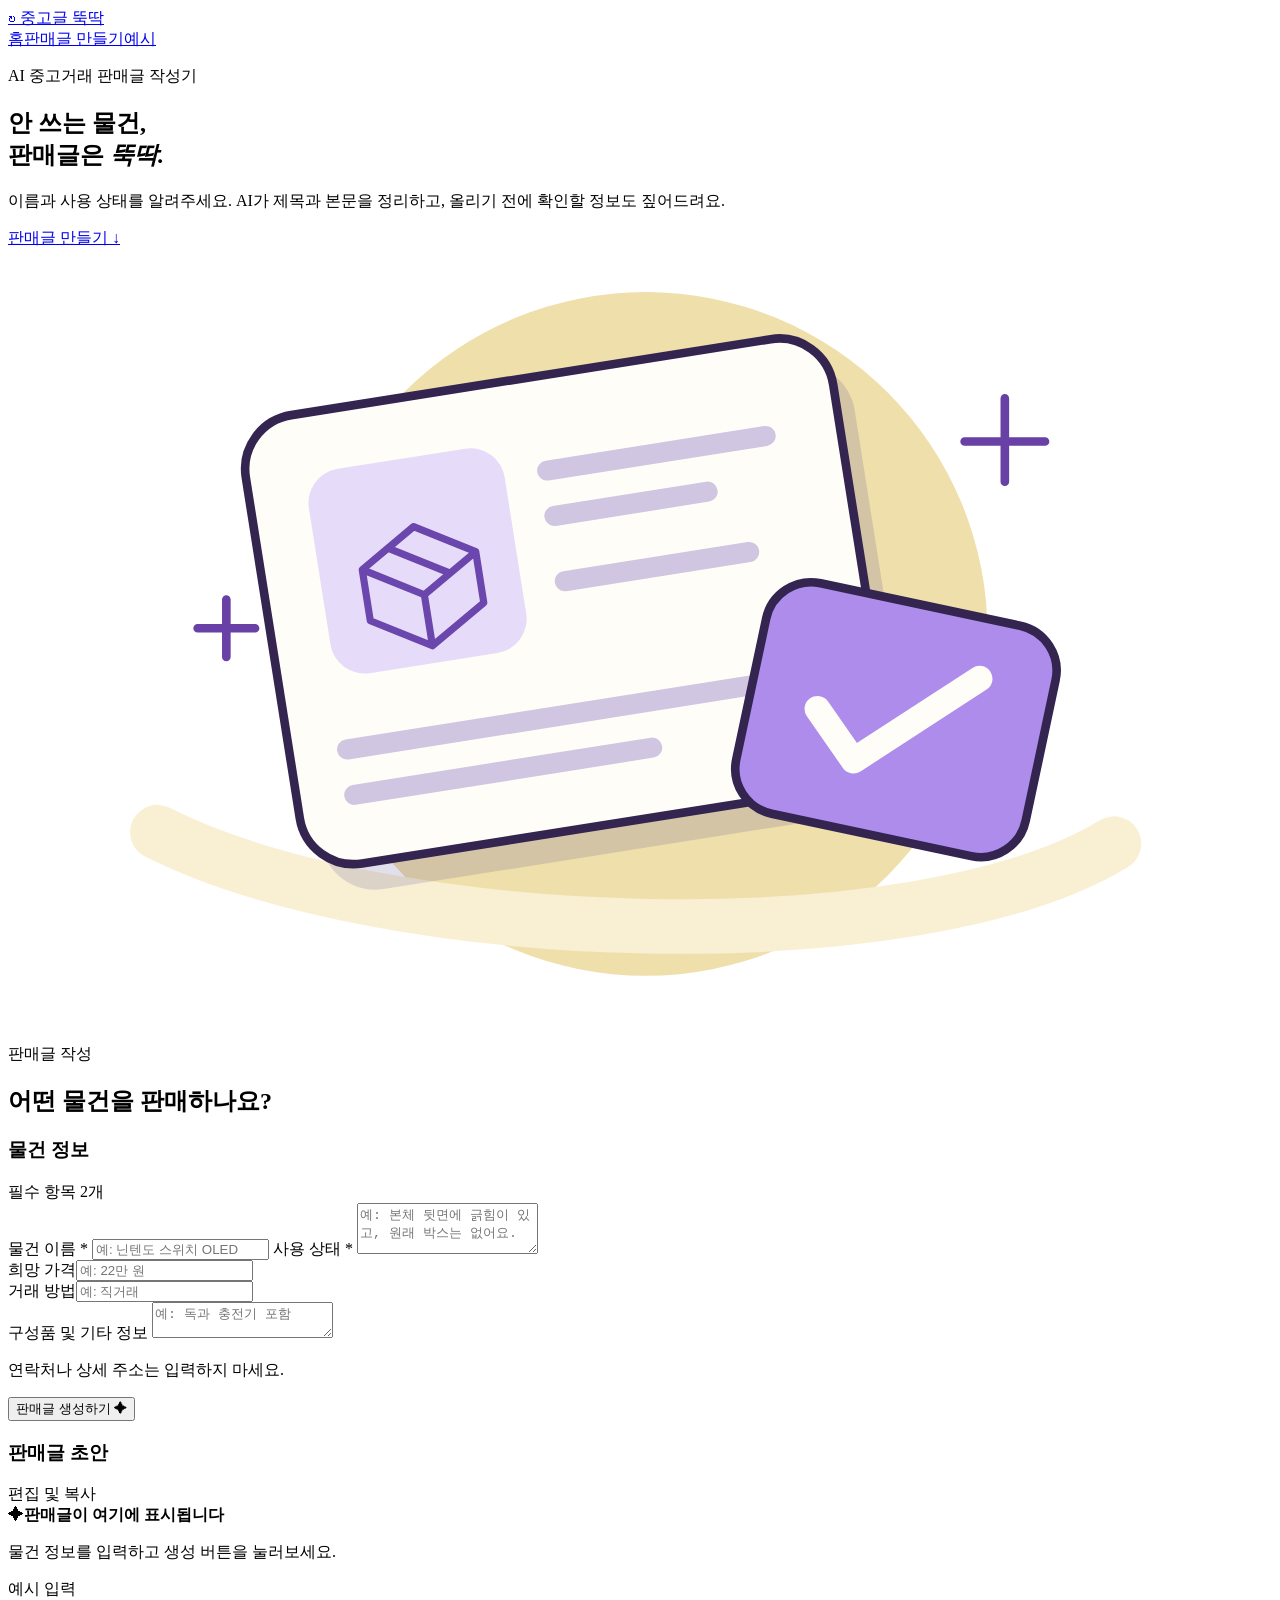
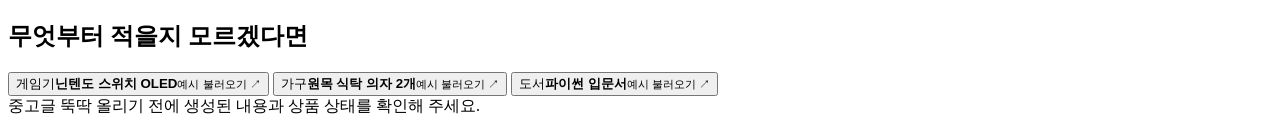
==== public/index.html @ 51251373 "Build AI secondhand listing web app" ====
<!doctype html>
<html lang="ko">
<head>
  <meta charset="utf-8">
  <meta name="viewport" content="width=device-width, initial-scale=1">
  <meta name="description" content="중고 물건의 정보를 입력하고 판매글 제목과 본문을 작성하세요.">
  <title>중고글 뚝딱 — AI 판매글 작성기</title>
  <link rel="stylesheet" href="/css/style.css">
  <script src="/js/app.js" defer></script>
</head>
<body>
  <header class="site-header">
    <div class="wrap header-inner">
      <a class="brand" href="#home"><span aria-hidden="true">↻</span> 중고글 뚝딱</a>
      <nav aria-label="주 메뉴">
        <a href="#home">홈</a><a href="#write">판매글 만들기</a><a href="#examples">예시</a>
      </nav>
    </div>
  </header>
  <main class="wrap">
    <section id="home" class="hero" aria-labelledby="intro">
      <div>
        <p class="eyebrow">AI 중고거래 판매글 작성기</p>
        <h1 id="intro">안 쓰는 물건,<br>판매글은 <em>뚝딱.</em></h1>
        <p class="lead">이름과 사용 상태를 알려주세요. AI가 제목과 본문을 정리하고, 올리기 전에 확인할 정보도 짚어드려요.</p>
        <a class="button" href="#write">판매글 만들기 <span aria-hidden="true">↓</span></a>
      </div>
      <div class="hero-art" aria-hidden="true">
        <svg viewBox="0 0 440 270" fill="none">
          <circle cx="222" cy="134" r="119" fill="#efdfab"/>
          <path d="M52 203c79 40 264 46 333 4" stroke="#f9f0d4" stroke-width="19" stroke-linecap="round"/>
          <g transform="rotate(-9 200 142)">
            <rect x="100" y="53" width="207" height="158" rx="19" fill="#493788" opacity=".16"/>
            <rect x="94" y="43" width="207" height="158" rx="19" fill="#fffdf7" stroke="#332450" stroke-width="3"/>
            <rect x="114" y="64" width="69" height="72" rx="12" fill="#e6dcfa"/>
            <path d="m129 100 20-12 20 12v18l-20 12-20-12v-18Zm0 0 20 12 20-12m-20 12v18m-10-36 20 12" stroke="#6b46ac" stroke-width="2.5" stroke-linejoin="round"/>
            <path d="M198 76h77m-77 16h54m-54 23h65m-149 46h151m-151 16h105" stroke="#d0c6e2" stroke-width="7" stroke-linecap="round"/>
          </g>
          <g transform="rotate(12 310 162)">
            <rect x="258" y="123" width="103" height="82" rx="16" fill="#ad8cec" stroke="#332450" stroke-width="3"/>
            <path d="m282 166 16 15 37-37" stroke="#fffdf7" stroke-width="9" stroke-linecap="round" stroke-linejoin="round"/>
          </g>
          <path d="M347 52v29m-14-14h28M76 122v20m-10-10h20" stroke="#6940a5" stroke-width="3" stroke-linecap="round"/>
        </svg>
      </div>
    </section>
    <section id="write" aria-labelledby="write-title">
      <div class="section-heading"><p class="eyebrow">판매글 작성</p><h2 id="write-title">어떤 물건을 판매하나요?</h2></div>
      <div class="workspace">
        <form id="listing-form" class="panel" novalidate>
          <div class="panel-head"><h3>물건 정보</h3><span>필수 항목 2개</span></div>
          <label for="item">물건 이름 <span class="required">*</span></label>
          <input id="item" name="item" required maxlength="80" placeholder="예: 닌텐도 스위치 OLED">
          <label for="condition">사용 상태 <span class="required">*</span></label>
          <textarea id="condition" name="condition" required maxlength="500" rows="3" placeholder="예: 본체 뒷면에 긁힘이 있고, 원래 박스는 없어요."></textarea>
          <div class="form-row">
            <div><label for="price">희망 가격</label><input id="price" name="price" maxlength="30" placeholder="예: 22만 원"></div>
            <div><label for="delivery">거래 방법</label><input id="delivery" name="delivery" maxlength="80" placeholder="예: 직거래"></div>
          </div>
          <label for="details">구성품 및 기타 정보</label>
          <textarea id="details" name="details" maxlength="500" rows="2" placeholder="예: 독과 충전기 포함"></textarea>
          <p class="note">연락처나 상세 주소는 입력하지 마세요.</p>
          <button class="button submit" type="submit">판매글 생성하기 <span aria-hidden="true">✦</span></button>
          <p id="status" class="status" role="status" aria-live="polite"></p>
        </form>
        <section id="result" class="panel result" aria-labelledby="result-title">
          <div class="panel-head"><h3 id="result-title">판매글 초안</h3><span>편집 및 복사</span></div>
          <div id="empty" class="empty"><span aria-hidden="true">✦</span><strong>판매글이 여기에 표시됩니다</strong><p>물건 정보를 입력하고 생성 버튼을 눌러보세요.</p></div>
          <div id="draft" hidden>
            <label for="title">제목</label><input id="title">
            <label for="body">본문</label><textarea id="body" rows="8"></textarea>
            <div id="checks" class="checks"><h4>올리기 전 확인</h4><ul id="checklist"></ul></div>
            <button id="copy" class="button secondary" type="button">판매글 복사</button>
            <p id="copy-status" class="status" role="status"></p>
          </div>
        </section>
      </div>
    </section>
    <section id="examples" aria-labelledby="examples-title">
      <div class="section-heading"><p class="eyebrow">예시 입력</p><h2 id="examples-title">무엇부터 적을지 모르겠다면</h2></div>
      <div class="examples">
        <button type="button" data-example="console"><span>게임기</span><strong>닌텐도 스위치 OLED</strong><small>예시 불러오기 ↗</small></button>
        <button type="button" data-example="chair"><span>가구</span><strong>원목 식탁 의자 2개</strong><small>예시 불러오기 ↗</small></button>
        <button type="button" data-example="book"><span>도서</span><strong>파이썬 입문서</strong><small>예시 불러오기 ↗</small></button>
      </div>
    </section>
  </main>
  <footer><div class="wrap">중고글 뚝딱 <span>올리기 전에 생성된 내용과 상품 상태를 확인해 주세요.</span></div></footer>
</body>
</html>
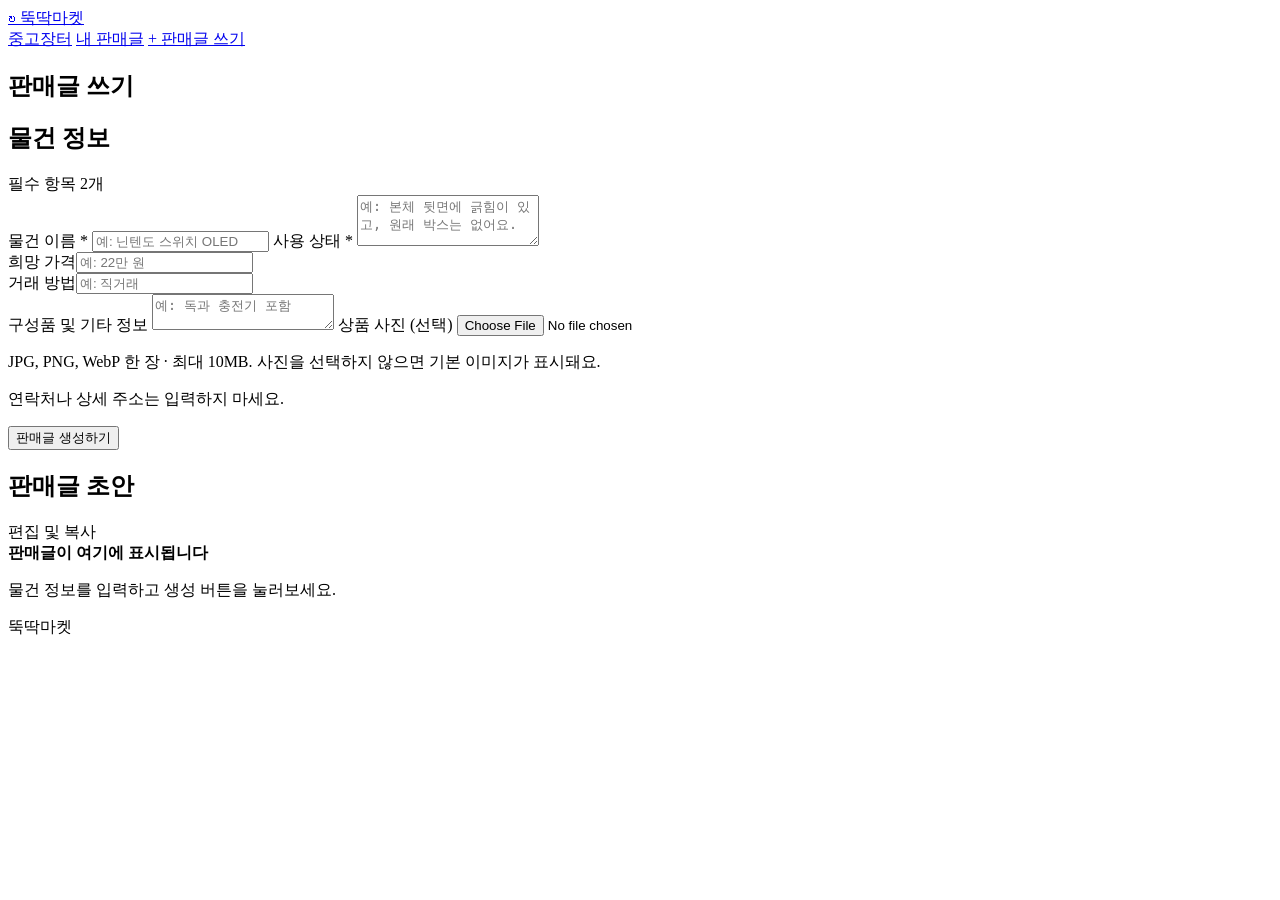
==== commit 373d46dc: "Publish marketplace and deployment documentation" ====
--- a/public/index.html
+++ b/public/index.html
@@ -4,51 +4,27 @@
   <meta charset="utf-8">
   <meta name="viewport" content="width=device-width, initial-scale=1">
   <meta name="description" content="중고 물건의 정보를 입력하고 판매글 제목과 본문을 작성하세요.">
-  <title>중고글 뚝딱 — AI 판매글 작성기</title>
+  <title>판매글 쓰기 — 뚝딱마켓</title>
   <link rel="stylesheet" href="/css/style.css">
-  <script src="/js/app.js" defer></script>
+  <script src="/js/app.js" type="module"></script>
 </head>
 <body>
   <header class="site-header">
     <div class="wrap header-inner">
-      <a class="brand" href="#home"><span aria-hidden="true">↻</span> 중고글 뚝딱</a>
+      <a class="brand" href="/listings.html"><span aria-hidden="true">↻</span> 뚝딱마켓</a>
       <nav aria-label="주 메뉴">
-        <a href="#home">홈</a><a href="#write">판매글 만들기</a><a href="#examples">예시</a>
+        <a href="/listings.html">중고장터</a>
+        <a href="/listings.html#saved">내 판매글</a>
+        <a class="button" href="#write" aria-current="page">+ 판매글 쓰기</a>
       </nav>
     </div>
   </header>
-  <main class="wrap">
-    <section id="home" class="hero" aria-labelledby="intro">
-      <div>
-        <p class="eyebrow">AI 중고거래 판매글 작성기</p>
-        <h1 id="intro">안 쓰는 물건,<br>판매글은 <em>뚝딱.</em></h1>
-        <p class="lead">이름과 사용 상태를 알려주세요. AI가 제목과 본문을 정리하고, 올리기 전에 확인할 정보도 짚어드려요.</p>
-        <a class="button" href="#write">판매글 만들기 <span aria-hidden="true">↓</span></a>
-      </div>
-      <div class="hero-art" aria-hidden="true">
-        <svg viewBox="0 0 440 270" fill="none">
-          <circle cx="222" cy="134" r="119" fill="#efdfab"/>
-          <path d="M52 203c79 40 264 46 333 4" stroke="#f9f0d4" stroke-width="19" stroke-linecap="round"/>
-          <g transform="rotate(-9 200 142)">
-            <rect x="100" y="53" width="207" height="158" rx="19" fill="#493788" opacity=".16"/>
-            <rect x="94" y="43" width="207" height="158" rx="19" fill="#fffdf7" stroke="#332450" stroke-width="3"/>
-            <rect x="114" y="64" width="69" height="72" rx="12" fill="#e6dcfa"/>
-            <path d="m129 100 20-12 20 12v18l-20 12-20-12v-18Zm0 0 20 12 20-12m-20 12v18m-10-36 20 12" stroke="#6b46ac" stroke-width="2.5" stroke-linejoin="round"/>
-            <path d="M198 76h77m-77 16h54m-54 23h65m-149 46h151m-151 16h105" stroke="#d0c6e2" stroke-width="7" stroke-linecap="round"/>
-          </g>
-          <g transform="rotate(12 310 162)">
-            <rect x="258" y="123" width="103" height="82" rx="16" fill="#ad8cec" stroke="#332450" stroke-width="3"/>
-            <path d="m282 166 16 15 37-37" stroke="#fffdf7" stroke-width="9" stroke-linecap="round" stroke-linejoin="round"/>
-          </g>
-          <path d="M347 52v29m-14-14h28M76 122v20m-10-10h20" stroke="#6940a5" stroke-width="3" stroke-linecap="round"/>
-        </svg>
-      </div>
-    </section>
+  <main class="wrap write-page">
     <section id="write" aria-labelledby="write-title">
-      <div class="section-heading"><p class="eyebrow">판매글 작성</p><h2 id="write-title">어떤 물건을 판매하나요?</h2></div>
+      <div class="section-heading"><h1 id="write-title">판매글 쓰기</h1></div>
       <div class="workspace">
         <form id="listing-form" class="panel" novalidate>
-          <div class="panel-head"><h3>물건 정보</h3><span>필수 항목 2개</span></div>
+          <div class="panel-head"><h2>물건 정보</h2><span>필수 항목 2개</span></div>
           <label for="item">물건 이름 <span class="required">*</span></label>
           <input id="item" name="item" required maxlength="80" placeholder="예: 닌텐도 스위치 OLED">
           <label for="condition">사용 상태 <span class="required">*</span></label>
@@ -59,32 +35,28 @@
           </div>
           <label for="details">구성품 및 기타 정보</label>
           <textarea id="details" name="details" maxlength="500" rows="2" placeholder="예: 독과 충전기 포함"></textarea>
+          <label for="photo">상품 사진 <span class="note">(선택)</span></label>
+          <input id="photo" type="file" accept="image/jpeg,image/png,image/webp" aria-describedby="photo-help">
+          <p id="photo-help" class="note">JPG, PNG, WebP 한 장 · 최대 10MB. 사진을 선택하지 않으면 기본 이미지가 표시돼요.</p>
           <p class="note">연락처나 상세 주소는 입력하지 마세요.</p>
-          <button class="button submit" type="submit">판매글 생성하기 <span aria-hidden="true">✦</span></button>
+          <button class="button submit" type="submit">판매글 생성하기</button>
           <p id="status" class="status" role="status" aria-live="polite"></p>
         </form>
         <section id="result" class="panel result" aria-labelledby="result-title">
-          <div class="panel-head"><h3 id="result-title">판매글 초안</h3><span>편집 및 복사</span></div>
-          <div id="empty" class="empty"><span aria-hidden="true">✦</span><strong>판매글이 여기에 표시됩니다</strong><p>물건 정보를 입력하고 생성 버튼을 눌러보세요.</p></div>
+          <div class="panel-head"><h2 id="result-title">판매글 초안</h2><span>편집 및 복사</span></div>
+          <div id="empty" class="empty"><strong>판매글이 여기에 표시됩니다</strong><p>물건 정보를 입력하고 생성 버튼을 눌러보세요.</p></div>
           <div id="draft" hidden>
             <label for="title">제목</label><input id="title">
             <label for="body">본문</label><textarea id="body" rows="8"></textarea>
-            <div id="checks" class="checks"><h4>올리기 전 확인</h4><ul id="checklist"></ul></div>
+            <div id="checks" class="checks"><h3>올리기 전 확인</h3><ul id="checklist"></ul></div>
             <button id="copy" class="button secondary" type="button">판매글 복사</button>
+            <button id="save" class="button" type="button">목록에 저장</button>
             <p id="copy-status" class="status" role="status"></p>
           </div>
         </section>
       </div>
     </section>
-    <section id="examples" aria-labelledby="examples-title">
-      <div class="section-heading"><p class="eyebrow">예시 입력</p><h2 id="examples-title">무엇부터 적을지 모르겠다면</h2></div>
-      <div class="examples">
-        <button type="button" data-example="console"><span>게임기</span><strong>닌텐도 스위치 OLED</strong><small>예시 불러오기 ↗</small></button>
-        <button type="button" data-example="chair"><span>가구</span><strong>원목 식탁 의자 2개</strong><small>예시 불러오기 ↗</small></button>
-        <button type="button" data-example="book"><span>도서</span><strong>파이썬 입문서</strong><small>예시 불러오기 ↗</small></button>
-      </div>
-    </section>
   </main>
-  <footer><div class="wrap">중고글 뚝딱 <span>올리기 전에 생성된 내용과 상품 상태를 확인해 주세요.</span></div></footer>
+  <footer><div class="wrap">뚝딱마켓</div></footer>
 </body>
 </html>
